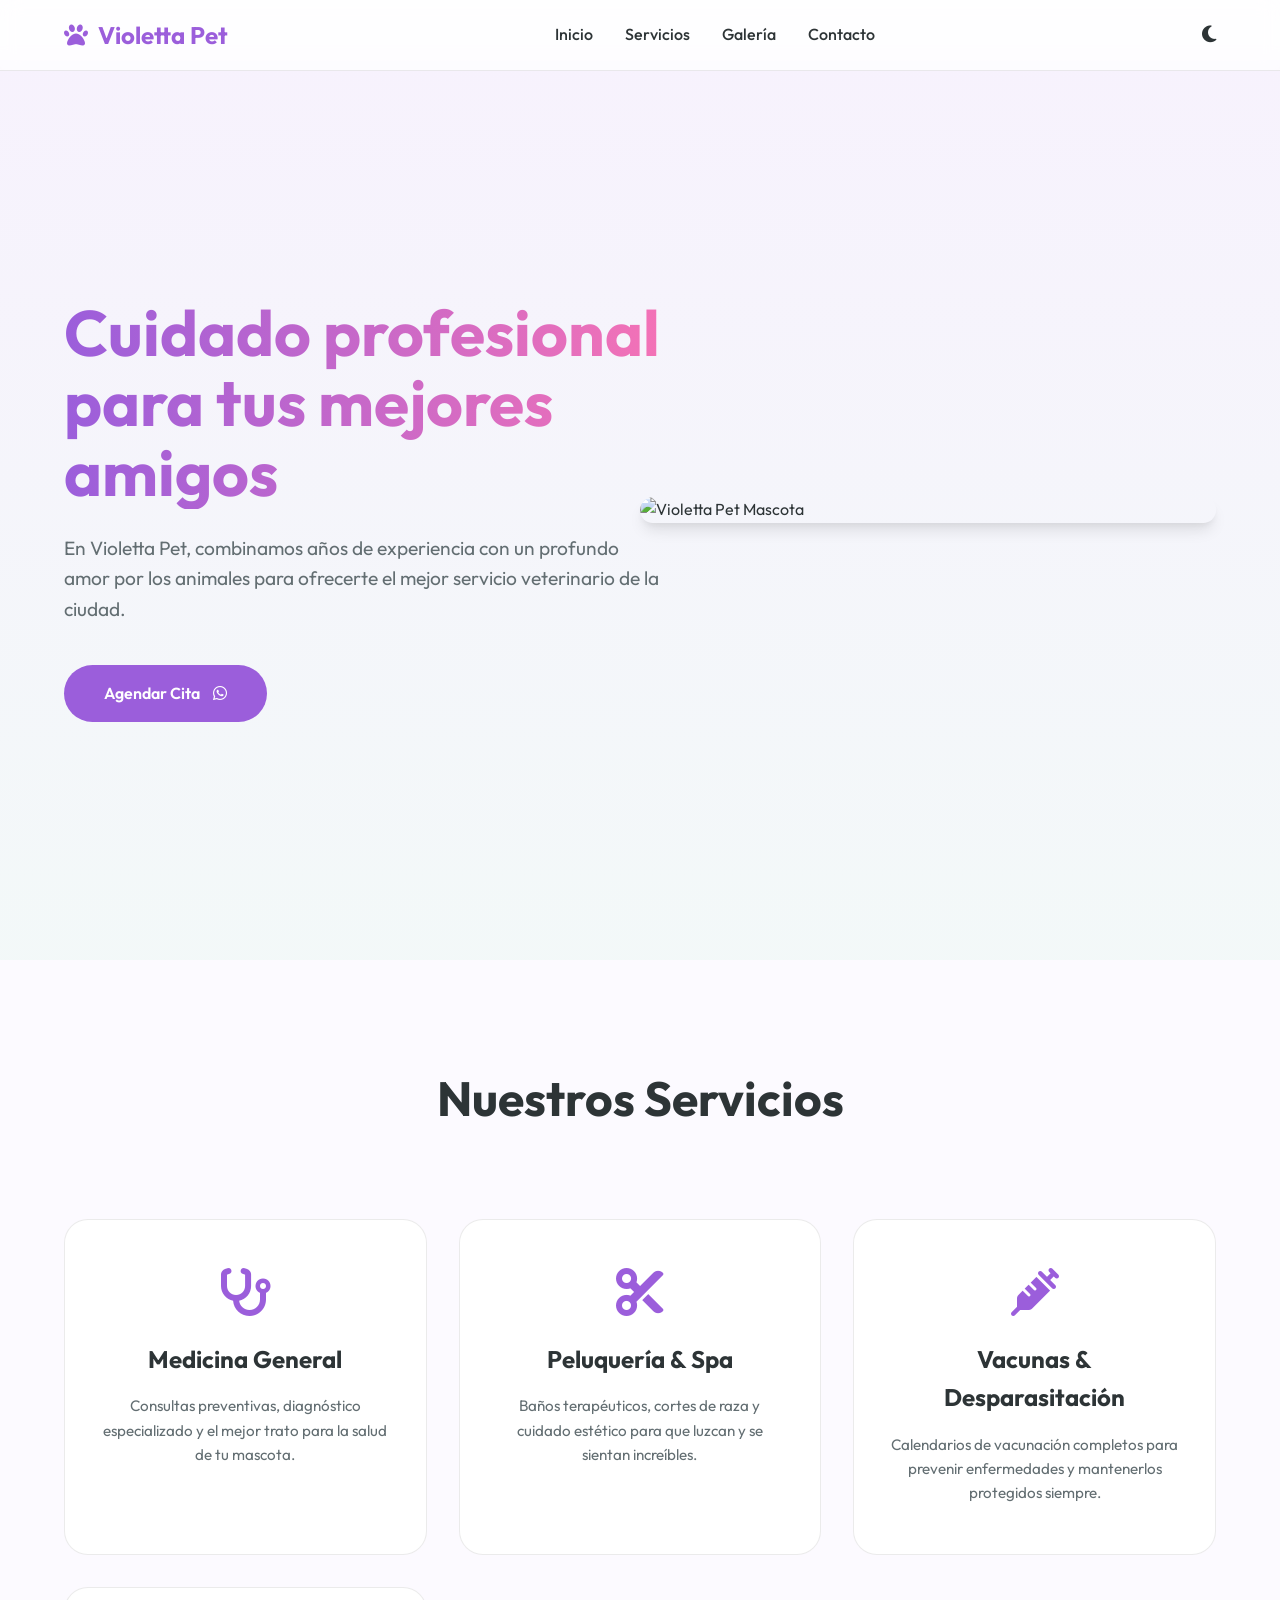
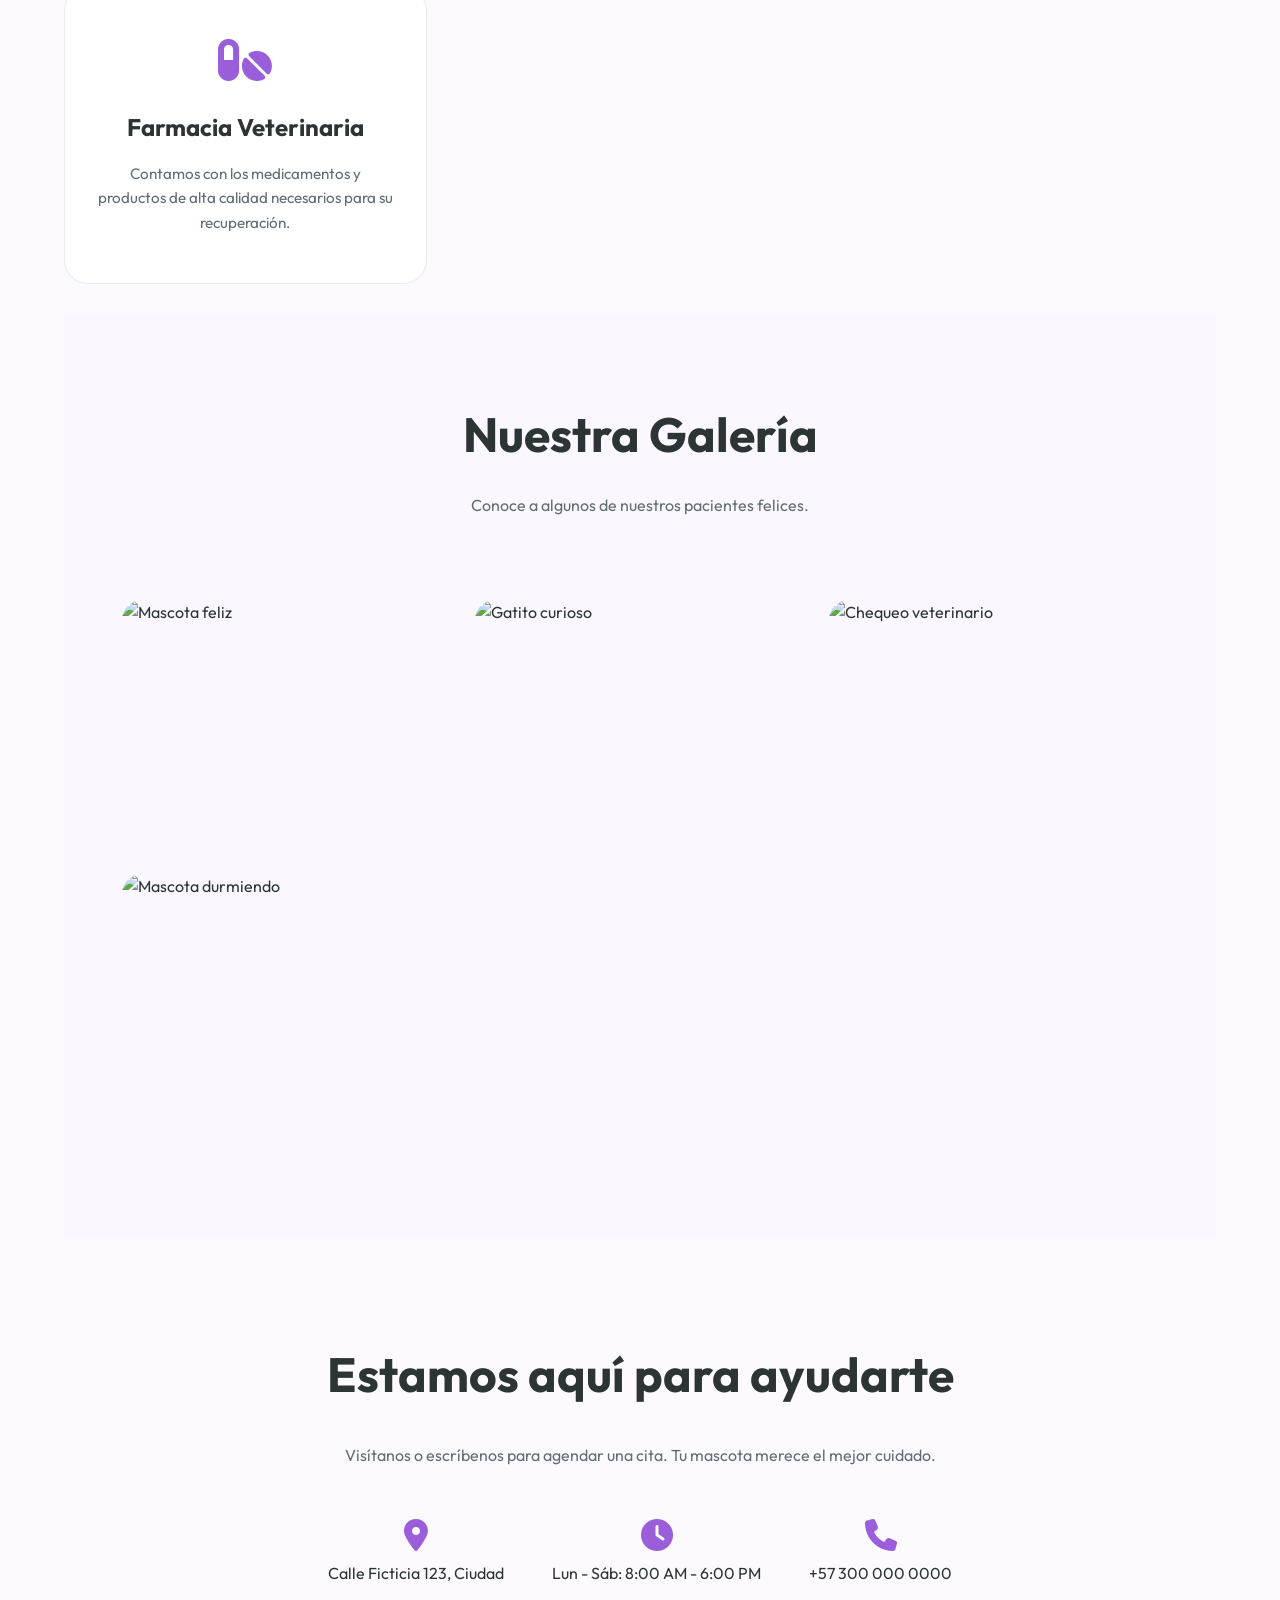
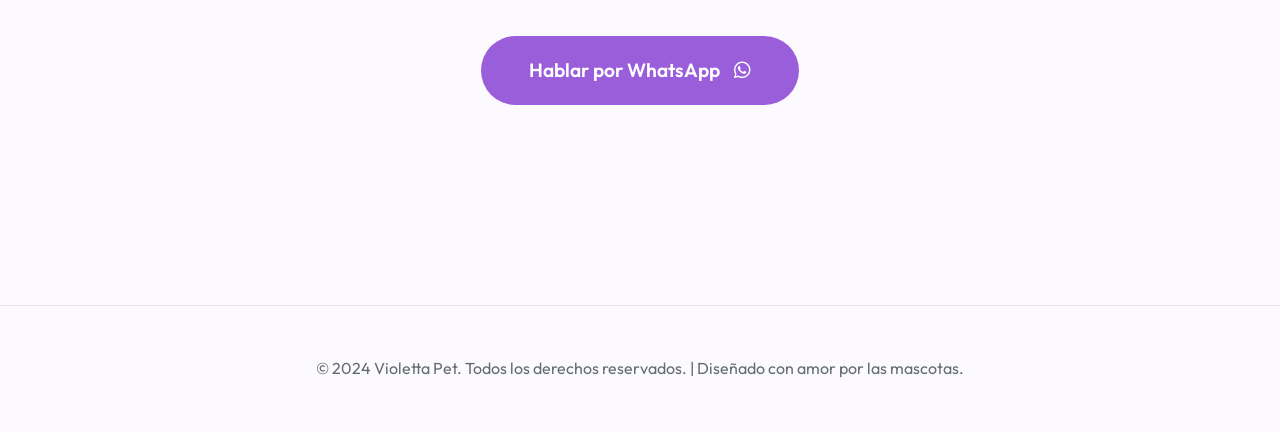
==== index.html @ 40b6b0dd "Add files via upload" ====
<!DOCTYPE html>
<html lang="es">

<head>
    <meta charset="UTF-8">
    <meta name="viewport" content="width=device-width, initial-scale=1.0">
    <title>Violetta Pet | Clínica Veterinaria</title>
    <meta name="description"
        content="Violetta Pet - Cuidado profesional y amoroso para tus mascotas. Consultas, peluquería, vacunas y más.">
    <!-- Google Fonts -->
    <link rel="preconnect" href="https://fonts.googleapis.com">
    <link rel="preconnect" href="https://fonts.gstatic.com" crossorigin>
    <link href="https://fonts.googleapis.com/css2?family=Outfit:wght@300;400;500;700&display=swap" rel="stylesheet">
    <!-- Font Awesome for Icons -->
    <link rel="stylesheet" href="https://cdnjs.cloudflare.com/ajax/libs/font-awesome/6.4.0/css/all.min.css">
    <link rel="stylesheet" href="estilos.css">
    <style>
        /* Animation classes */
        .reveal {
            opacity: 0;
            transform: translateY(30px);
            transition: all 0.8s ease-out;
        }

        .reveal.active {
            opacity: 1;
            transform: translateY(0);
        }
    </style>
</head>

<body data-theme="light">

    <header>
        <a href="#" class="logo">
            <i class="fas fa-paw"></i>
            Violetta Pet
        </a>
        <nav id="nav-menu">
            <ul>
                <li><a href="#inicio">Inicio</a></li>
                <li><a href="#servicios">Servicios</a></li>
                <li><a href="#galeria">Galería</a></li>
                <li><a href="#contacto">Contacto</a></li>
            </ul>
        </nav>
        <div class="nav-actions">
            <button class="theme-toggle" id="theme-btn">
                <i class="fas fa-moon"></i>
            </button>
            <button class="nav-toggle" id="menu-btn">
                <i class="fas fa-bars"></i>
            </button>
        </div>
    </header>

    <main>
        <section id="inicio" class="hero">
            <div class="hero-content">
                <h1>Cuidado profesional para tus mejores amigos</h1>
                <p>En Violetta Pet, combinamos años de experiencia con un profundo amor por los animales para ofrecerte
                    el mejor servicio veterinario de la ciudad.</p>
                <div class="hero-btns">
                    <a href="https://wa.me/YOUR_NUMBER" class="btn btn-primary">
                        Agendar Cita <i class="fab fa-whatsapp" style="margin-left: 10px;"></i>
                    </a>
                </div>
            </div>
            <div class="hero-image">
                <img src="imagenes/hero-bg.png" alt="Violetta Pet Mascota"
                    style="width: 100%; height: auto; border-radius: 30px;">
            </div>
        </section>

        <!-- Services Section -->
        <section id="servicios" style="padding: 100px 5%;">
            <h2 style="text-align: center; font-size: 3rem; margin-bottom: 50px;">Nuestros Servicios</h2>

            <div class="services-grid">
                <!-- Card 1: Medicina -->
                <a href="medicina-general.html" class="service-card">
                    <i class="fas fa-stethoscope"></i>
                    <h3>Medicina General</h3>
                    <p>Consultas preventivas, diagnóstico especializado y el mejor trato para la salud de tu mascota.
                    </p>
                </a>

                <!-- Card 2: Peluquería -->
                <a href="peluqueria-spa.html" class="service-card">
                    <i class="fas fa-scissors"></i>
                    <h3>Peluquería & Spa</h3>
                    <p>Baños terapéuticos, cortes de raza y cuidado estético para que luzcan y se sientan increíbles.
                    </p>
                </a>

                <!-- Card 3: Vacunación -->
                <a href="vacunas-desparasitacion.html" class="service-card">
                    <i class="fas fa-syringe"></i>
                    <h3>Vacunas & Desparasitación</h3>
                    <p>Calendarios de vacunación completos para prevenir enfermedades y mantenerlos protegidos siempre.
                    </p>
                </a>

                <!-- Card 4: Farmacia -->
                <a href="farmacia-veterinaria.html" class="service-card">
                    <i class="fas fa-pills"></i>
                    <h3>Farmacia Veterinaria</h3>
                    <p>Contamos con los medicamentos y productos de alta calidad necesarios para su recuperación.</p>
                </a>
            </div>
            <!-- Gallery Section -->
            <section id="galeria" style="padding: 80px 5%; background-color: rgba(155, 94, 219, 0.02);">
                <h2 style="text-align: center; font-size: 3rem; margin-bottom: 20px;">Nuestra Galería</h2>
                <p style="text-align: center; color: var(--text-muted); margin-bottom: 50px;">Conoce a algunos de
                    nuestros pacientes felices.</p>

                <div class="gallery-grid">
                    <div class="gallery-item">
                        <img src="imagenes/pet1.png" alt="Mascota feliz">
                        <div class="gallery-overlay"><i class="fas fa-heart"></i></div>
                    </div>
                    <div class="gallery-item">
                        <img src="imagenes/pet2.png" alt="Gatito curioso">
                        <div class="gallery-overlay"><i class="fas fa-heart"></i></div>
                    </div>
                    <div class="gallery-item">
                        <img src="imagenes/pet3.png" alt="Chequeo veterinario">
                        <div class="gallery-overlay"><i class="fas fa-heart"></i></div>
                    </div>
                    <div class="gallery-item">
                        <img src="imagenes/pet4.png" alt="Mascota durmiendo">
                        <div class="gallery-overlay"><i class="fas fa-heart"></i></div>
                    </div>
                </div>
            </section>

            <!-- Contact Section -->
            <section id="contacto" style="padding: 100px 5%; text-align: center;">
                <h2 style="font-size: 3rem; margin-bottom: 30px;">Estamos aquí para ayudarte</h2>
                <p style="color: var(--text-muted); max-width: 600px; margin: 0 auto 50px;">
                    Visítanos o escríbenos para agendar una cita. Tu mascota merece el mejor cuidado.
                </p>

                <div style="display: flex; flex-wrap: wrap; justify-content: center; gap: 3rem; margin-bottom: 50px;">
                    <div style="display: flex; flex-direction: column; align-items: center; gap: 10px;">
                        <i class="fas fa-location-dot" style="font-size: 2rem; color: var(--primary);"></i>
                        <p>Calle Ficticia 123, Ciudad</p>
                    </div>
                    <div style="display: flex; flex-direction: column; align-items: center; gap: 10px;">
                        <i class="fas fa-clock" style="font-size: 2rem; color: var(--primary);"></i>
                        <p>Lun - Sáb: 8:00 AM - 6:00 PM</p>
                    </div>
                    <div style="display: flex; flex-direction: column; align-items: center; gap: 10px;">
                        <i class="fas fa-phone" style="font-size: 2rem; color: var(--primary);"></i>
                        <p>+57 300 000 0000</p>
                    </div>
                </div>

                <a href="https://wa.me/YOUR_NUMBER" class="btn btn-primary"
                    style="font-size: 1.2rem; padding: 1.2rem 3rem;">
                    Hablar por WhatsApp <i class="fab fa-whatsapp" style="margin-left: 10px;"></i>
                </a>
            </section>
    </main>

    <footer
        style="padding: 50px 5%; border-top: 1px solid var(--border); text-align: center; color: var(--text-muted);">
        <p>&copy; 2024 Violetta Pet. Todos los derechos reservados. | Diseñado con amor por las mascotas.</p>
    </footer>

    <script>
        // Theme Toggle Logic
        const themeBtn = document.getElementById('theme-btn');
        const body = document.body;
        const icon = themeBtn.querySelector('i');

        themeBtn.addEventListener('click', () => {
            const isDark = body.getAttribute('data-theme') === 'dark';
            body.setAttribute('data-theme', isDark ? 'light' : 'dark');
            icon.className = isDark ? 'fas fa-moon' : 'fas fa-sun';

            // LocalStorage persistence
            localStorage.setItem('theme', isDark ? 'light' : 'dark');
        });

        // Mobile Menu Toggle
        const menuBtn = document.getElementById('menu-btn');
        const navMenu = document.getElementById('nav-menu');

        menuBtn.addEventListener('click', () => {
            navMenu.classList.toggle('active');
            const icon = menuBtn.querySelector('i');
            icon.classList.toggle('fa-bars');
            icon.classList.toggle('fa-times');
        });

        // Close menu when link is clicked
        document.querySelectorAll('nav a').forEach(link => {
            link.addEventListener('click', () => {
                navMenu.classList.remove('active');
                menuBtn.querySelector('i').className = 'fas fa-bars';
            });
        });

        // Scroll Reveal Logic
        const observerOptions = {
            threshold: 0.1
        };

        const observer = new IntersectionObserver((entries) => {
            entries.forEach(entry => {
                if (entry.isIntersecting) {
                    entry.target.classList.add('active');
                }
            });
        }, observerOptions);

        document.querySelectorAll('section').forEach(section => {
            section.classList.add('reveal');
            observer.observe(section);
        });

        // Load saved theme
        const savedTheme = localStorage.getItem('theme');
        if (savedTheme) {
            body.setAttribute('data-theme', savedTheme);
            icon.className = savedTheme === 'dark' ? 'fas fa-sun' : 'fas fa-moon';
        }
    </script>
</body>

</html>
---- estilos.css ----
/* Design System for Violetta Pet */
:root {
    /* Colors - Light Mode */
    --primary: #9b5edb;
    --primary-hover: #824ac0;
    --secondary: #4ade80;
    --accent: #f472b6;
    --bg-main: #fcfaff;
    --bg-card: #ffffff;
    --text-main: #2d3436;
    --text-muted: #636e72;
    --border: rgba(0, 0, 0, 0.08);
    --glass: rgba(255, 255, 255, 0.7);
    --shadow: 0 10px 15px -3px rgba(0, 0, 0, 0.1), 0 4px 6px -2px rgba(0, 0, 0, 0.05);

    /* Transition */
    --transition: all 0.3s ease;
}

[data-theme="dark"] {
    --bg-main: #0f172a;
    --bg-card: #1e293b;
    --text-main: #f8fafc;
    --text-muted: #94a3b8;
    --border: rgba(255, 255, 255, 0.1);
    --glass: rgba(30, 41, 59, 0.7);
    --shadow: 0 10px 15px -3px rgba(0, 0, 0, 0.3);
}

* {
    margin: 0;
    padding: 0;
    box-sizing: border-box;
}

body {
    font-family: 'Outfit', sans-serif;
    background-color: var(--bg-main);
    color: var(--text-main);
    line-height: 1.6;
    transition: var(--transition);
    overflow-x: hidden;
}

/* Header & Nav */
header {
    background: var(--glass);
    backdrop-filter: blur(10px);
    border-bottom: 1px solid var(--border);
    padding: 1rem 5%;
    display: flex;
    justify-content: space-between;
    align-items: center;
    position: fixed;
    top: 0;
    width: 100%;
    z-index: 1000;
}

.nav-actions {
    display: flex;
    align-items: center;
    gap: 1rem;
}

.nav-toggle {
    display: none;
    background: none;
    border: none;
    font-size: 1.5rem;
    color: var(--primary);
    cursor: pointer;
    padding: 5px;
}

@media (max-width: 768px) {
    .nav-toggle {
        display: block;
        order: 2;
        /* To the right of the theme toggle */
    }

    nav {
        display: none;
        position: absolute;
        top: 100%;
        left: 0;
        width: 100%;
        background: var(--bg-card);
        padding: 2rem;
        border-bottom: 1px solid var(--border);
        box-shadow: var(--shadow);
    }

    nav.active {
        display: block;
    }

    nav ul {
        flex-direction: column;
        gap: 1.5rem;
        text-align: center;
    }
}

.logo {
    font-size: 1.5rem;
    font-weight: 700;
    color: var(--primary);
    display: flex;
    align-items: center;
    gap: 10px;
    text-decoration: none;
}

nav ul {
    display: flex;
    list-style: none;
    gap: 2rem;
}

nav a {
    text-decoration: none;
    color: var(--text-main);
    font-weight: 500;
    transition: var(--transition);
}

nav a:hover {
    color: var(--primary);
}

.nav-actions {
    display: flex;
    align-items: center;
    gap: 1.5rem;
}

/* Hero Section */
.hero {
    height: 100vh;
    display: flex;
    align-items: center;
    padding: 0 5%;
    background: linear-gradient(rgba(155, 94, 219, 0.05), rgba(74, 222, 128, 0.05));
    margin-top: 60px;
}

.hero-content {
    max-width: 600px;
    z-index: 2;
}

.hero-content h1 {
    font-size: 4rem;
    line-height: 1.1;
    margin-bottom: 1.5rem;
    background: linear-gradient(to right, var(--primary), var(--accent));
    -webkit-background-clip: text;
    background-clip: text;
    color: transparent;
}

.hero-content p {
    font-size: 1.2rem;
    color: var(--text-muted);
    margin-bottom: 2.5rem;
}

.hero-image {
    position: absolute;
    right: 5%;
    width: 45%;
    border-radius: 30px;
    box-shadow: var(--shadow);
    animation: floating 6s ease-in-out infinite;
    overflow: hidden;
}

.hero-image img {
    width: 100%;
    height: auto;
    display: block;
}

@keyframes floating {

    0%,
    100% {
        transform: translateY(0);
    }

    50% {
        transform: translateY(-20px);
    }
}

/* Buttons */
.btn {
    padding: 1rem 2.5rem;
    border-radius: 50px;
    font-weight: 600;
    text-decoration: none;
    display: inline-block;
    transition: var(--transition);
    cursor: pointer;
    border: none;
}

.btn-primary {
    background-color: var(--primary);
    color: white;
}

.btn-primary:hover {
    background-color: var(--primary-hover);
    transform: translateY(-3px);
    box-shadow: 0 10px 20px rgba(155, 94, 219, 0.3);
}

/* Dark Mode Toggle */
.theme-toggle {
    background: none;
    border: none;
    cursor: pointer;
    color: var(--text-main);
    font-size: 1.2rem;
}

/* Services Section */
.services-grid {
    display: grid;
    grid-template-columns: repeat(auto-fit, minmax(280px, 1fr));
    gap: 2rem;
    padding: 2rem 0;
}

.service-card {
    background: var(--bg-card);
    padding: 3rem 2rem;
    border-radius: 24px;
    border: 1px solid var(--border);
    transition: var(--transition);
    text-align: center;
    position: relative;
    overflow: hidden;
    cursor: pointer;
    text-decoration: none;
    display: block;
}

.service-card:hover {
    transform: translateY(-10px);
    box-shadow: var(--shadow);
    border-color: var(--primary);
}

.service-card i {
    font-size: 3rem;
    color: var(--primary);
    margin-bottom: 1.5rem;
    display: block;
}

.service-card h3 {
    font-size: 1.5rem;
    margin-bottom: 1rem;
    color: var(--text-main);
}

.service-card p {
    color: var(--text-muted);
    font-size: 0.95rem;
}

.service-card::after {
    content: '';
    position: absolute;
    bottom: 0;
    left: 0;
    width: 100%;
    height: 4px;
    background: linear-gradient(to right, var(--primary), var(--accent));
    transform: scaleX(0);
    transition: var(--transition);
}

.service-card:hover::after {
    transform: scaleX(1);
}

/* Gallery Section */
.gallery-grid {
    display: grid;
    grid-template-columns: repeat(auto-fill, minmax(250px, 1fr));
    grid-auto-rows: 250px;
    gap: 1.5rem;
    padding: 2rem 0;
}

.gallery-item {
    position: relative;
    border-radius: 20px;
    overflow: hidden;
    cursor: pointer;
}

.gallery-item img {
    width: 100%;
    height: 100%;
    object-fit: cover;
    transition: var(--transition);
}

.gallery-item:hover img {
    transform: scale(1.1);
}

.gallery-overlay {
    position: absolute;
    top: 0;
    left: 0;
    width: 100%;
    height: 100%;
    background: rgba(155, 94, 219, 0.4);
    display: flex;
    justify-content: center;
    align-items: center;
    opacity: 0;
    transition: var(--transition);
}

.gallery-item:hover .gallery-overlay {
    opacity: 1;
}

.gallery-overlay i {
    color: white;
    font-size: 2rem;
}

@media (max-width: 900px) {
    .hero-content h1 {
        font-size: 3rem;
    }
}

/* Responsive Grids */
@media (max-width: 1024px) {

    .services-grid,
    .gallery-grid {
        grid-template-columns: repeat(2, 1fr);
    }
}

@media (max-width: 768px) {
    .hero {
        flex-direction: column;
        height: auto;
        min-height: 100vh;
        padding: 120px 5% 60px;
        text-align: center;
    }

    .hero-content h1 {
        font-size: 2.5rem;
    }

    .hero-image {
        display: block !important;
        position: relative;
        right: auto;
        width: 100%;
        height: auto;
        margin-top: 30px;
        box-shadow: none;
    }

    .services-grid {
        grid-template-columns: 1fr !important;
    }

    .gallery-grid {
        grid-template-columns: 1fr !important;
    }
}

/* Responsive Content Grids */
.responsive-grid {
    display: grid;
    grid-template-columns: 1fr 1fr;
    gap: 50px;
    align-items: start;
}

@media (max-width: 900px) {
    .responsive-grid {
        grid-template-columns: 1fr;
        gap: 30px;
    }
}
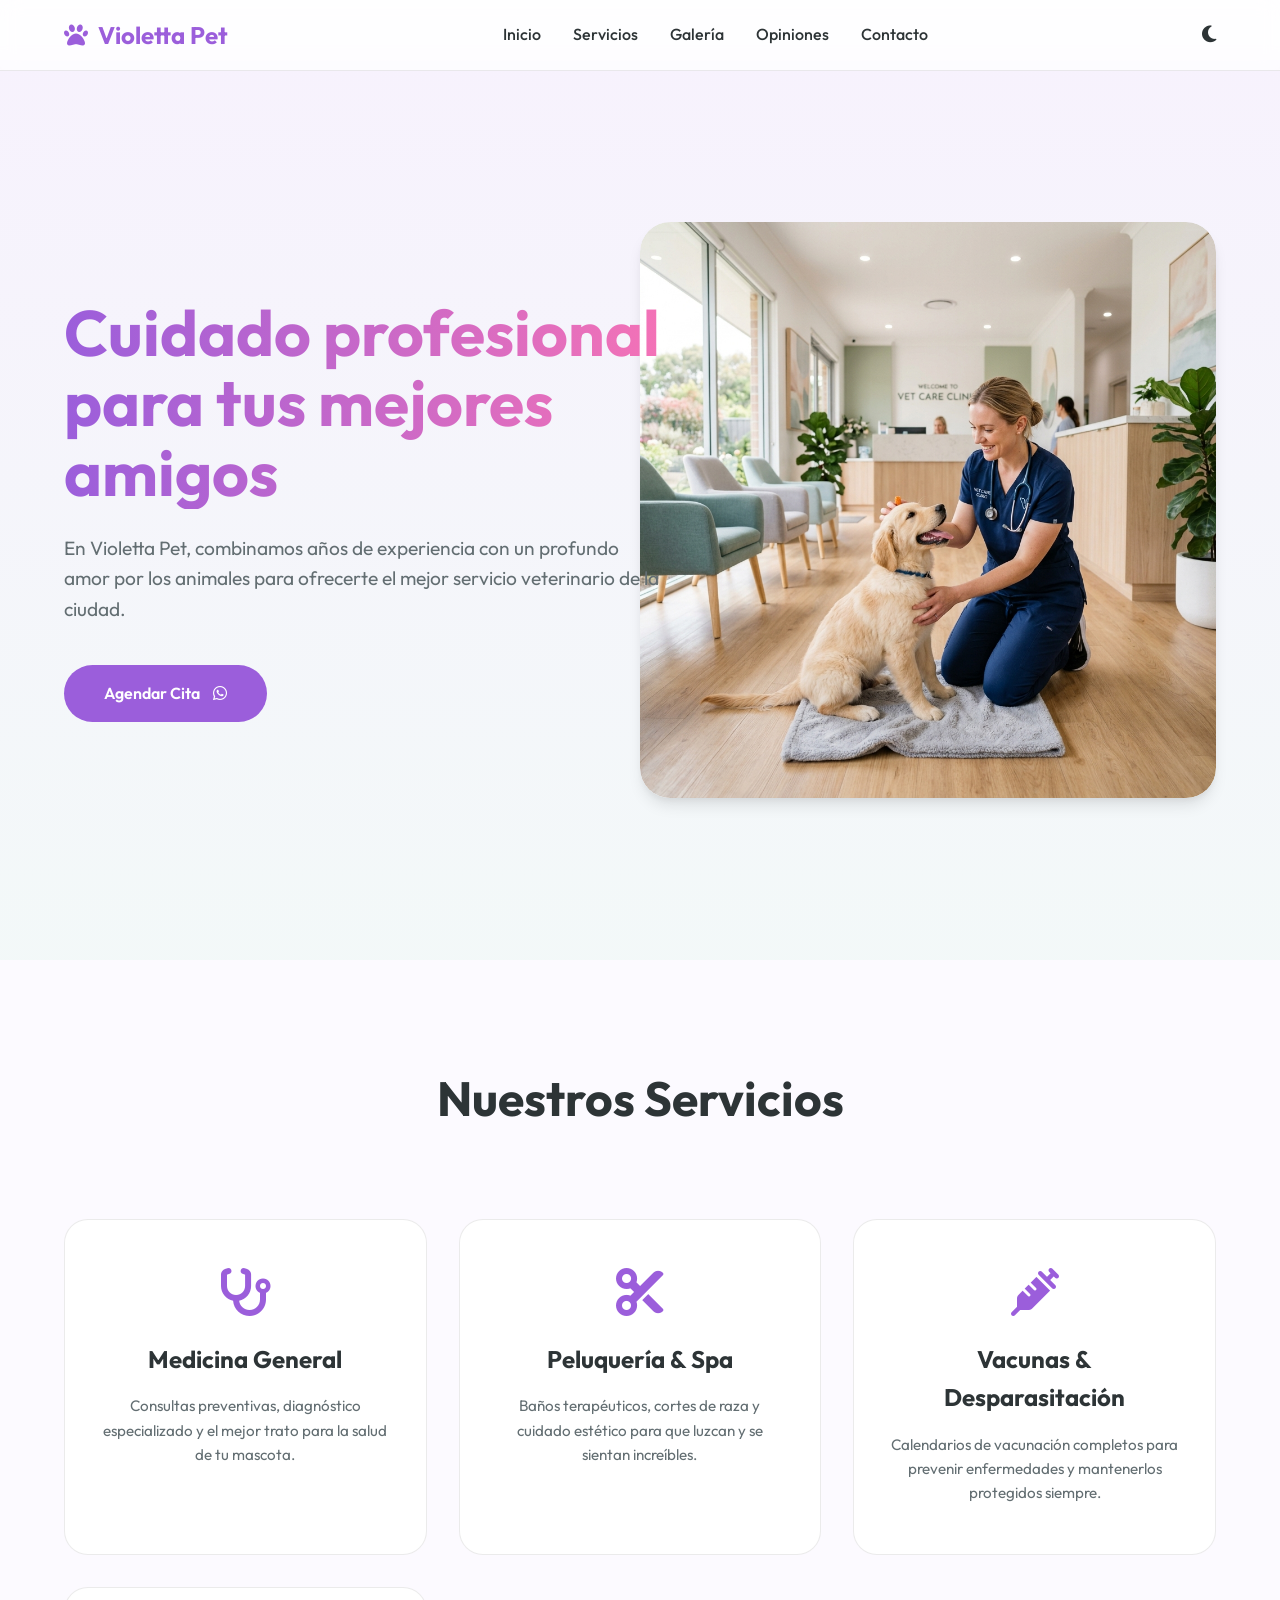
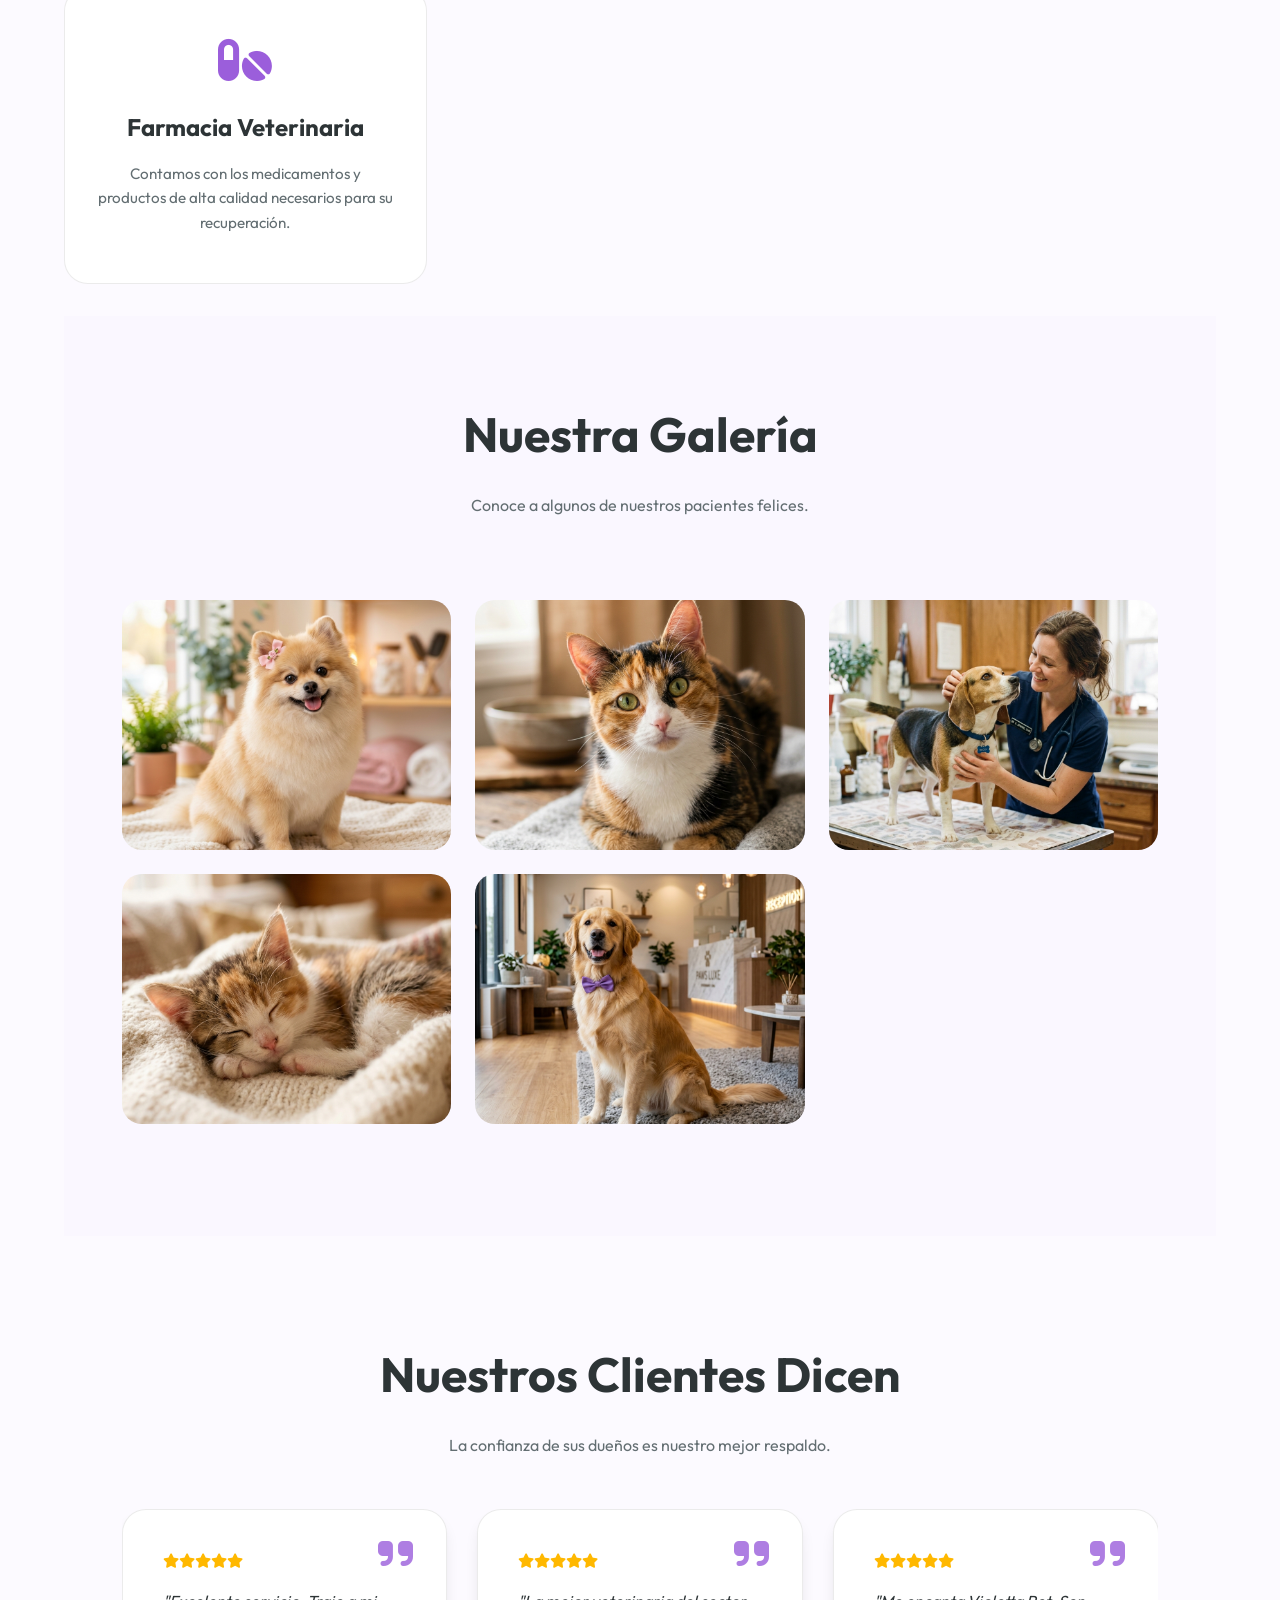
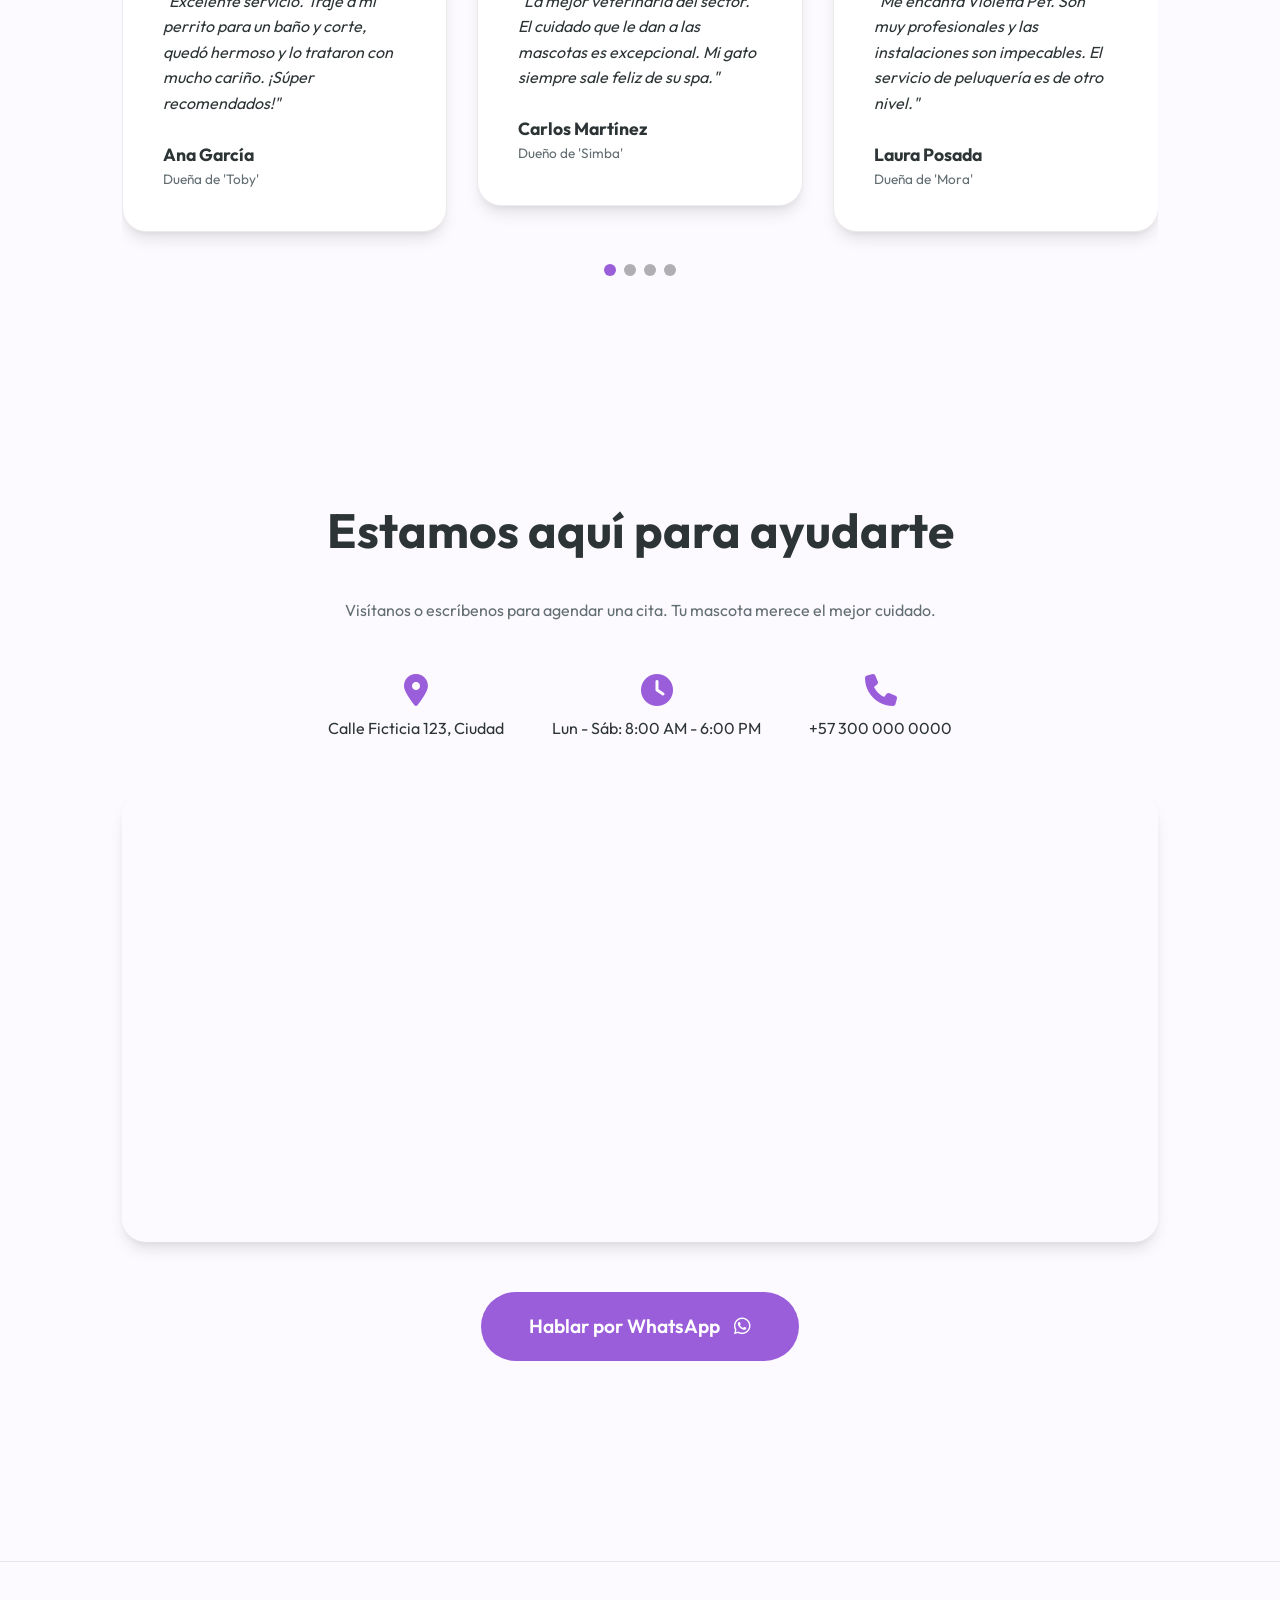
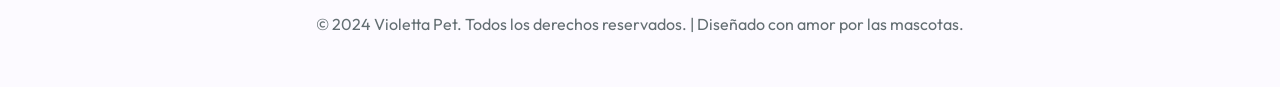
==== commit 8f7036ed: "Update index.html" ====
--- a/index.html
+++ b/index.html
@@ -13,6 +13,8 @@
     <link href="https://fonts.googleapis.com/css2?family=Outfit:wght@300;400;500;700&display=swap" rel="stylesheet">
     <!-- Font Awesome for Icons -->
     <link rel="stylesheet" href="https://cdnjs.cloudflare.com/ajax/libs/font-awesome/6.4.0/css/all.min.css">
+    <!-- Swiper CSS -->
+    <link rel="stylesheet" href="https://cdn.jsdelivr.net/npm/swiper@11/swiper-bundle.min.css" />
     <link rel="stylesheet" href="estilos.css">
     <style>
         /* Animation classes */
@@ -41,6 +43,7 @@
                 <li><a href="#inicio">Inicio</a></li>
                 <li><a href="#servicios">Servicios</a></li>
                 <li><a href="#galeria">Galería</a></li>
+                <li><a href="#testimonios">Opiniones</a></li>
                 <li><a href="#contacto">Contacto</a></li>
             </ul>
         </nav>
@@ -131,8 +134,94 @@
                         <img src="imagenes/pet4.png" alt="Mascota durmiendo">
                         <div class="gallery-overlay"><i class="fas fa-heart"></i></div>
                     </div>
+                    <div class="gallery-item">
+                        <img src="imagenes/pet5.png" alt="Perro feliz en el spa">
+                        <div class="gallery-overlay"><i class="fas fa-heart"></i></div>
+                    </div>
                 </div>
             </section>
+
+            <!-- Testimonials Section -->
+            <section id="testimonios" style="padding: 100px 5%;">
+                <h2 style="text-align: center; font-size: 3rem; margin-bottom: 20px;">Nuestros Clientes Dicen</h2>
+                <p style="text-align: center; color: var(--text-muted); margin-bottom: 50px;">La confianza de sus dueños es nuestro mejor respaldo.</p>
+
+                <!-- Swiper Carousel -->
+                <div class="swiper testimonials-swiper" style="padding-bottom: 60px;">
+                    <div class="swiper-wrapper">
+                        <!-- Testimonial 1 -->
+                        <div class="swiper-slide">
+                            <div class="testimonial-card">
+                                <i class="fas fa-quote-right quote-icon"></i>
+                                <div class="stars">
+                                    <i class="fas fa-star"></i><i class="fas fa-star"></i><i class="fas fa-star"></i><i class="fas fa-star"></i><i class="fas fa-star"></i>
+                                </div>
+                                <p class="testimonial-text">"Excelente servicio. Traje a mi perrito para un baño y corte, quedó hermoso y lo trataron con mucho cariño. ¡Súper recomendados!"</p>
+                                <div class="testimonial-author">
+                                    <div class="author-info">
+                                        <h4>Ana García</h4>
+                                        <p>Dueña de 'Toby'</p>
+                                    </div>
+                                </div>
+                            </div>
+                        </div>
+
+                        <!-- Testimonial 2 -->
+                        <div class="swiper-slide">
+                            <div class="testimonial-card">
+                                <i class="fas fa-quote-right quote-icon"></i>
+                                <div class="stars">
+                                    <i class="fas fa-star"></i><i class="fas fa-star"></i><i class="fas fa-star"></i><i class="fas fa-star"></i><i class="fas fa-star"></i>
+                                </div>
+                                <p class="testimonial-text">"La mejor veterinaria del sector. El cuidado que le dan a las mascotas es excepcional. Mi gato siempre sale feliz de su spa."</p>
+                                <div class="testimonial-author">
+                                    <div class="author-info">
+                                        <h4>Carlos Martínez</h4>
+                                        <p>Dueño de 'Simba'</p>
+                                    </div>
+                                </div>
+                            </div>
+                        </div>
+
+                        <!-- Testimonial 3 -->
+                        <div class="swiper-slide">
+                            <div class="testimonial-card">
+                                <i class="fas fa-quote-right quote-icon"></i>
+                                <div class="stars">
+                                    <i class="fas fa-star"></i><i class="fas fa-star"></i><i class="fas fa-star"></i><i class="fas fa-star"></i><i class="fas fa-star"></i>
+                                </div>
+                                <p class="testimonial-text">"Me encanta Violetta Pet. Son muy profesionales y las instalaciones son impecables. El servicio de peluquería es de otro nivel."</p>
+                                <div class="testimonial-author">
+                                    <div class="author-info">
+                                        <h4>Laura Posada</h4>
+                                        <p>Dueña de 'Mora'</p>
+                                    </div>
+                                </div>
+                            </div>
+                        </div>
+
+                        <!-- Testimonial 4 -->
+                        <div class="swiper-slide">
+                            <div class="testimonial-card">
+                                <i class="fas fa-quote-right quote-icon"></i>
+                                <div class="stars">
+                                    <i class="fas fa-star"></i><i class="fas fa-star"></i><i class="fas fa-star"></i><i class="fas fa-star"></i><i class="fas fa-star"></i>
+                                </div>
+                                <p class="testimonial-text">"Excelente atención y cuidado profesional. Se nota que aman lo que hacen. Mi perra Luna siempre se emociona al llegar."</p>
+                                <div class="testimonial-author">
+                                    <div class="author-info">
+                                        <h4>Andrés Rodríguez</h4>
+                                        <p>Dueño de 'Luna'</p>
+                                    </div>
+                                </div>
+                            </div>
+                        </div>
+                    </div>
+                    <!-- Pagination -->
+                    <div class="swiper-pagination"></div>
+                </div>
+            </section>
+
 
             <!-- Contact Section -->
             <section id="contacto" style="padding: 100px 5%; text-align: center;">
@@ -156,6 +245,18 @@
                     </div>
                 </div>
 
+                <div style="width: 100%; height: 450px; border-radius: 24px; overflow: hidden; box-shadow: var(--shadow); margin-bottom: 50px;">
+                    <iframe 
+                        src="https://www.google.com/maps/embed?pb=!1m18!1m12!1m3!1d3984.623495444383!2d-75.275525524233!3d2.9242940544837505!2m3!1f0!2f0!3f0!3m2!1i1024!2i768!4f13.1!3m3!1m2!1s0x8e3b7470f562479f%3A0xc345f7823521d98e!2sVetcol%20Urgencias%20Veterinarias!5e0!3m2!1ses!2sco!4v1713797600000!5m2!1ses!2sco" 
+                        width="100%" 
+                        height="100%" 
+                        style="border:0;" 
+                        allowfullscreen="" 
+                        loading="lazy" 
+                        referrerpolicy="no-referrer-when-downgrade">
+                    </iframe>
+                </div>
+
                 <a href="https://wa.me/YOUR_NUMBER" class="btn btn-primary"
                     style="font-size: 1.2rem; padding: 1.2rem 3rem;">
                     Hablar por WhatsApp <i class="fab fa-whatsapp" style="margin-left: 10px;"></i>
@@ -168,7 +269,33 @@
         <p>&copy; 2024 Violetta Pet. Todos los derechos reservados. | Diseñado con amor por las mascotas.</p>
     </footer>
 
+    <!-- Swiper JS -->
+    <script src="https://cdn.jsdelivr.net/npm/swiper@11/swiper-bundle.min.js"></script>
+
     <script>
+        // Swiper Initialization
+        const swiper = new Swiper('.testimonials-swiper', {
+            slidesPerView: 1,
+            spaceBetween: 30,
+            loop: true,
+            autoplay: {
+                delay: 4000,
+                disableOnInteraction: false,
+            },
+            pagination: {
+                el: '.swiper-pagination',
+                clickable: true,
+            },
+            breakpoints: {
+                768: {
+                    slidesPerView: 2,
+                },
+                1024: {
+                    slidesPerView: 3,
+                },
+            },
+        });
+
         // Theme Toggle Logic
         const themeBtn = document.getElementById('theme-btn');
         const body = document.body;
@@ -229,4 +356,4 @@
     </script>
 </body>
 
-</html>+</html>
--- a/estilos.css
+++ b/estilos.css
@@ -386,6 +386,91 @@
     }
 }
 
+/* Testimonials Section */
+.testimonials-grid {
+    display: grid;
+    grid-template-columns: repeat(auto-fit, minmax(300px, 1fr));
+    gap: 2rem;
+    padding: 2rem 0;
+}
+
+.testimonial-card {
+    background: var(--bg-card);
+    padding: 2.5rem;
+    border-radius: 24px;
+    border: 1px solid var(--border);
+    transition: var(--transition);
+    position: relative;
+    box-shadow: var(--shadow);
+}
+
+.testimonial-card:hover {
+    transform: translateY(-5px);
+    border-color: var(--primary);
+}
+
+.testimonial-card i.quote-icon {
+    font-size: 2.5rem;
+    color: var(--primary);
+    opacity: 0.8;
+    position: absolute;
+    top: 1.5rem;
+    right: 2rem;
+}
+
+.stars {
+    color: #ffb800;
+    margin-bottom: 1rem;
+    font-size: 0.9rem;
+}
+
+.testimonial-text {
+    font-style: italic;
+    color: var(--text-main);
+    margin-bottom: 1.5rem;
+    position: relative;
+    z-index: 1;
+}
+
+.testimonial-author {
+    display: flex;
+    align-items: center;
+    gap: 1rem;
+}
+
+.author-info h4 {
+    font-size: 1.1rem;
+    margin: 0;
+    color: var(--text-main);
+}
+
+.author-info p {
+    font-size: 0.85rem;
+    color: var(--text-muted);
+    margin: 0;
+}
+
+@media (max-width: 768px) {
+    .testimonials-grid {
+        grid-template-columns: 1fr !important;
+    }
+}
+
+/* Swiper Custom Pagination */
+.swiper-pagination-bullet-active {
+    background: var(--primary) !important;
+}
+
+.swiper-pagination-bullet {
+    width: 12px;
+    height: 12px;
+    opacity: 0.3;
+}
+
+.swiper-pagination-bullet-active {
+    opacity: 1;
+}
+
 /* Responsive Content Grids */
 .responsive-grid {
     display: grid;
@@ -399,4 +484,4 @@
         grid-template-columns: 1fr;
         gap: 30px;
     }
-}+}
